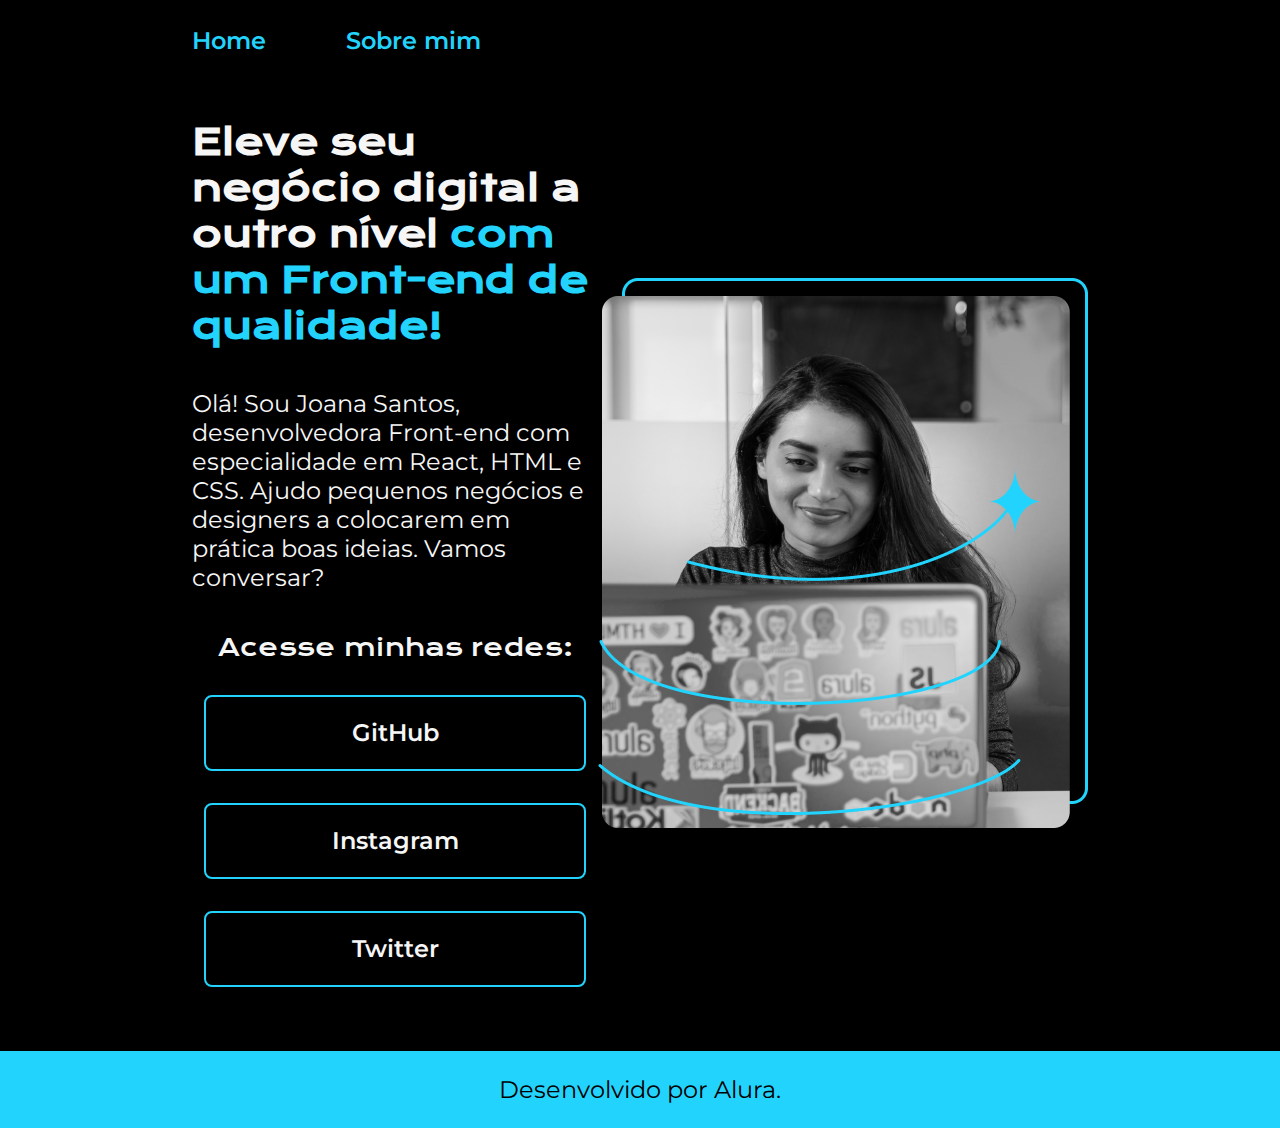
==== index.html @ 9938a3ae "adicoes no projeto" ====
<!DOCTYPE html>
<html lang="pt-br">
<head>
    <meta charset="UTF-8">
    <meta name="viewport" content="width=device-width, initial-scale=1.0">
    <title>Portfolio</title>
    <link rel="stylesheet" href="./styles/style.css" >
</head>
<body>
    <header class="cabecalho" >
      <nav class="cabecalho__menu" >
        <a class="cabecalho__menu__link" href="index.html" >Home</a>
        <a class="cabecalho__menu__link" href="about.html" >Sobre mim</a>
      </nav>
    </header>
    <main class="apresentacao" >
      <section class="apresentacao__conteudo" >
        <h1 class="apresentacao__conteudo__titulo" >Eleve seu negócio digital a outro nível <strong class="titulo-destaque" >com um Front-end de qualidade!</strong></h1>
        <p class="apresentacao__conteudo__texto" >Olá! Sou Joana Santos, desenvolvedora Front-end com especialidade em React, HTML e CSS. Ajudo pequenos negócios e designers a colocarem em prática boas ideias. Vamos conversar?</p>
        <div class="apresentacao__links" >
            <h2 class="apresentacao__links__subtitulo" >Acesse minhas redes:</h2>
            <a class="apresentacao__links__link" href="https://www.github.com">GitHub</a>
            <a class="apresentacao__links__link" href="https://www.instagram.com">Instagram</a>
            <a class="apresentacao__links__link" href="https://www.twitter.com">Twitter</a>
        </div>
      </section>
      <img src="./assets/Imagem.png" alt="Foto da Joana Santos programando" >
    </main>
    <footer class="rodape" >
      <p>Desenvolvido por Alura.</p>
    </footer>
</body>
</html>
---- styles/style.css ----
@import url('https://fonts.googleapis.com/css2?family=Bebas+Neue&family=Krona+One&family=Montserrat:wght@600&display=swap');

:root {
    --cor-primaria: #000;
    --cor-secundaria: #F6F6F6;
    --cor-terciaria: #22D4FD;
    --cor-hover: #272727;

    --fonte-primaria: 'Krona One', sans-serif;
    --fonte-secundaria: 'Montserrat', sans-serif;
}

* {
    margin: 0;
    padding: 0;
}

body {
    box-sizing: border-box;
    background-color: var(--cor-primaria);
    color: var(--cor-secundaria);
}

.cabecalho {
    padding: 2% 0% 0% 15%;
}

.cabecalho__menu {
    display: flex;
    gap: 80px;
}

.cabecalho__menu__link {
    font-family: var(--fonte-secundaria);
    font-size: 24px;
    font-weight: 600;
    color: var(--cor-terciaria);
    text-decoration: none;
}

.apresentacao {
    padding: 5% 15%;
    display: flex;
    align-items: center;
    justify-content: space-between;
}

.apresentacao__conteudo {
    width: 615px;
    display: flex;
    flex-direction: column;
    gap: 40px;
}

.apresentacao__conteudo__titulo {
    font-size: 36px;
    font-family: var(--fonte-primaria);
}

.titulo-destaque {
    color: var(--cor-terciaria);
}

.apresentacao__conteudo__texto {
    font-size: 24px;
    font-family: var(--fonte-secundaria);
}

.apresentacao__links {
    display: flex;
    flex-direction: column;
    justify-content: space-between;
    align-items: center;
    gap: 32px;
}

.apresentacao__links__subtitulo {
    font-family: var(--fonte-primaria);
    font-weight: 400;
    font-size: 24px;
}

.apresentacao__links__link {
    /* posicionamento dos ícones */
    display: flex;
    justify-content: center;
    gap: 16px;

    border: 2px solid var(--cor-terciaria);
    width: 378px;
    text-align: center;
    border-radius: 8px;
    font-size: 24px;
    font-weight: 600;
    padding: 21.5px 0;
    text-decoration: none;
    color: var(--cor-secundaria);
    font-family: var(--fonte-secundaria);
}

.apresentacao__links__link:hover {
    background-color: var(--cor-hover);
}

.rodape {
    padding: 24px;
    color: var(--cor-primaria);
    background-color: var(--cor-terciaria);
    text-align: center;
    font-family: var(--fonte-secundaria);
    font-size: 24px;
    font-weight: 400;
}
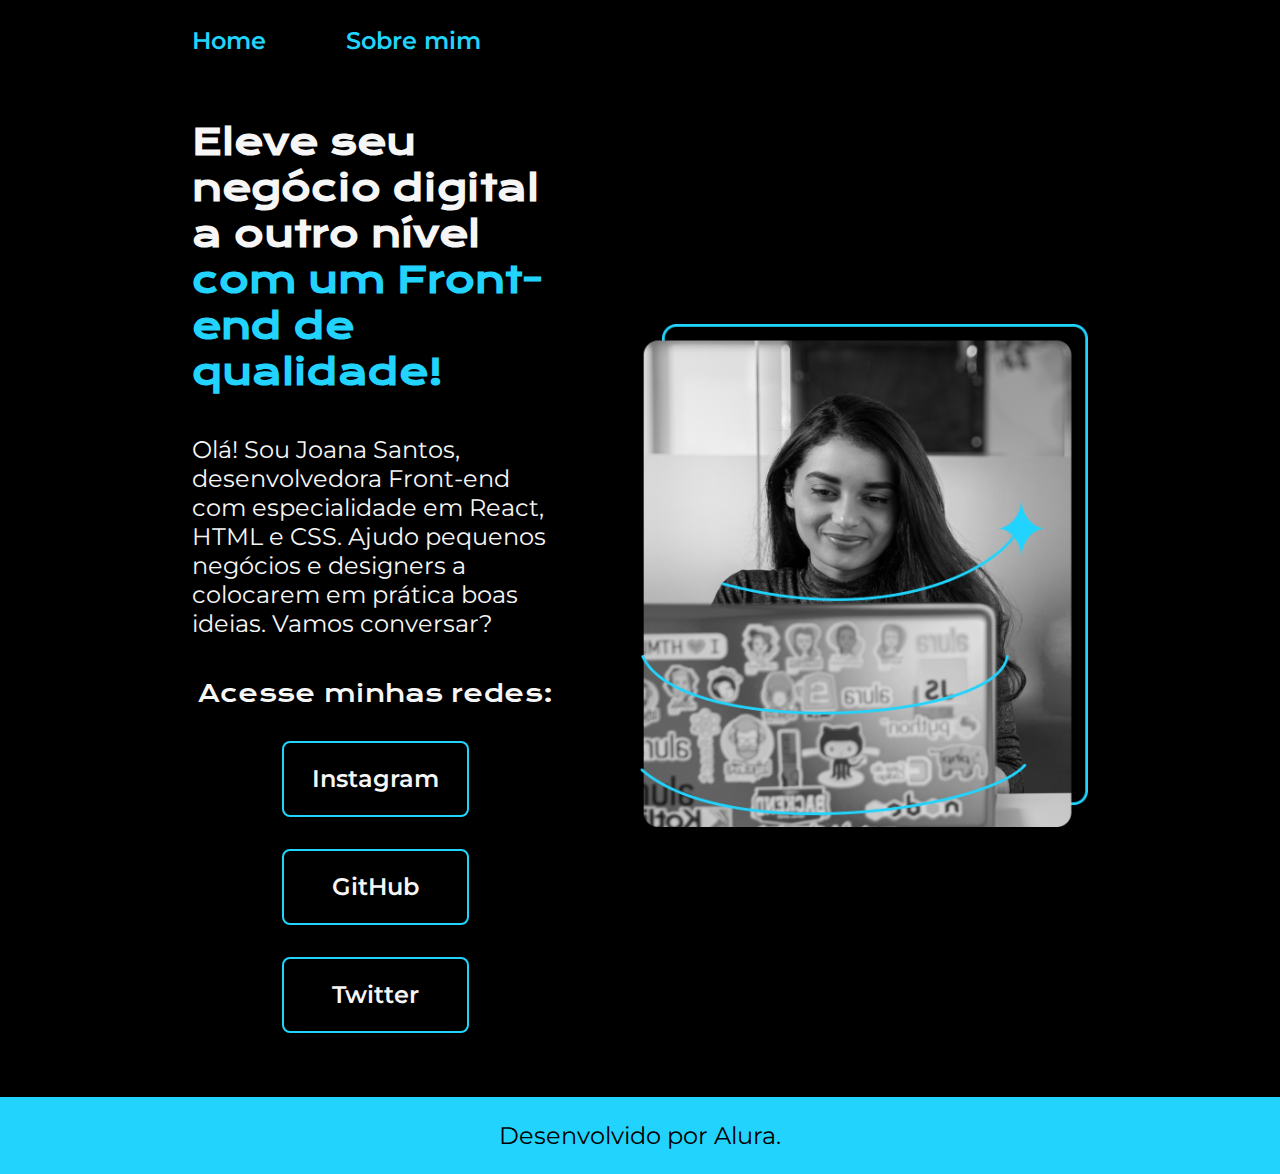
==== commit 0c15c4c7: "responsividade" ====
--- a/index.html
+++ b/index.html
@@ -19,12 +19,12 @@
         <p class="apresentacao__conteudo__texto" >Olá! Sou Joana Santos, desenvolvedora Front-end com especialidade em React, HTML e CSS. Ajudo pequenos negócios e designers a colocarem em prática boas ideias. Vamos conversar?</p>
         <div class="apresentacao__links" >
             <h2 class="apresentacao__links__subtitulo" >Acesse minhas redes:</h2>
-            <a class="apresentacao__links__link" href="https://www.github.com">GitHub</a>
-            <a class="apresentacao__links__link" href="https://www.instagram.com">Instagram</a>
-            <a class="apresentacao__links__link" href="https://www.twitter.com">Twitter</a>
+            <a class="apresentacao__links__navegacao" href="https://www.instagram.com">Instagram</a>
+            <a class="apresentacao__links__navegacao" href="https://www.github.com">GitHub</a>
+            <a class="apresentacao__links__navegacao" href="https://www.twitter.com">Twitter</a>
         </div>
       </section>
-      <img src="./assets/Imagem.png" alt="Foto da Joana Santos programando" >
+      <img class="apresentacao__imagem" src="./assets/Imagem.png" alt="Foto da Joana Santos programando" >
     </main>
     <footer class="rodape" >
       <p>Desenvolvido por Alura.</p>
--- a/styles/style.css
+++ b/styles/style.css
@@ -32,7 +32,7 @@
 
 .cabecalho__menu__link {
     font-family: var(--fonte-secundaria);
-    font-size: 24px;
+    font-size: 1.5rem;
     font-weight: 600;
     color: var(--cor-terciaria);
     text-decoration: none;
@@ -43,17 +43,18 @@
     display: flex;
     align-items: center;
     justify-content: space-between;
+    gap: 82px;
 }
 
 .apresentacao__conteudo {
-    width: 615px;
+    width: 50%;
     display: flex;
     flex-direction: column;
     gap: 40px;
 }
 
 .apresentacao__conteudo__titulo {
-    font-size: 36px;
+    font-size: 2.25rem;
     font-family: var(--fonte-primaria);
 }
 
@@ -62,7 +63,7 @@
 }
 
 .apresentacao__conteudo__texto {
-    font-size: 24px;
+    font-size: 1.5rem;
     font-family: var(--fonte-secundaria);
 }
 
@@ -77,20 +78,20 @@
 .apresentacao__links__subtitulo {
     font-family: var(--fonte-primaria);
     font-weight: 400;
-    font-size: 24px;
+    font-size: 1.5rem;
 }
 
-.apresentacao__links__link {
+.apresentacao__links__navegacao {
     /* posicionamento dos ícones */
     display: flex;
     justify-content: center;
     gap: 16px;
 
     border: 2px solid var(--cor-terciaria);
-    width: 378px;
+    width: 50%;
     text-align: center;
     border-radius: 8px;
-    font-size: 24px;
+    font-size: 1.5rem;
     font-weight: 600;
     padding: 21.5px 0;
     text-decoration: none;
@@ -98,8 +99,12 @@
     font-family: var(--fonte-secundaria);
 }
 
-.apresentacao__links__link:hover {
+.apresentacao__links__navegacao:hover {
     background-color: var(--cor-hover);
+}
+
+.apresentacao__imagem {
+    width: 50%;
 }
 
 .rodape {
@@ -108,6 +113,24 @@
     background-color: var(--cor-terciaria);
     text-align: center;
     font-family: var(--fonte-secundaria);
-    font-size: 24px;
+    font-size: 1.5rem;
     font-weight: 400;
+}
+
+@media (max-width: 1200px) {
+    .cabecalho {
+        padding: 10%;
+    }
+
+    .cabecalho__menu {
+        justify-content: center;
+    }
+
+    .apresentacao {
+        flex-direction: column-reverse;
+        padding: 5%;
+    }
+    .apresentacao__conteudo {
+        width: auto;
+    }
 }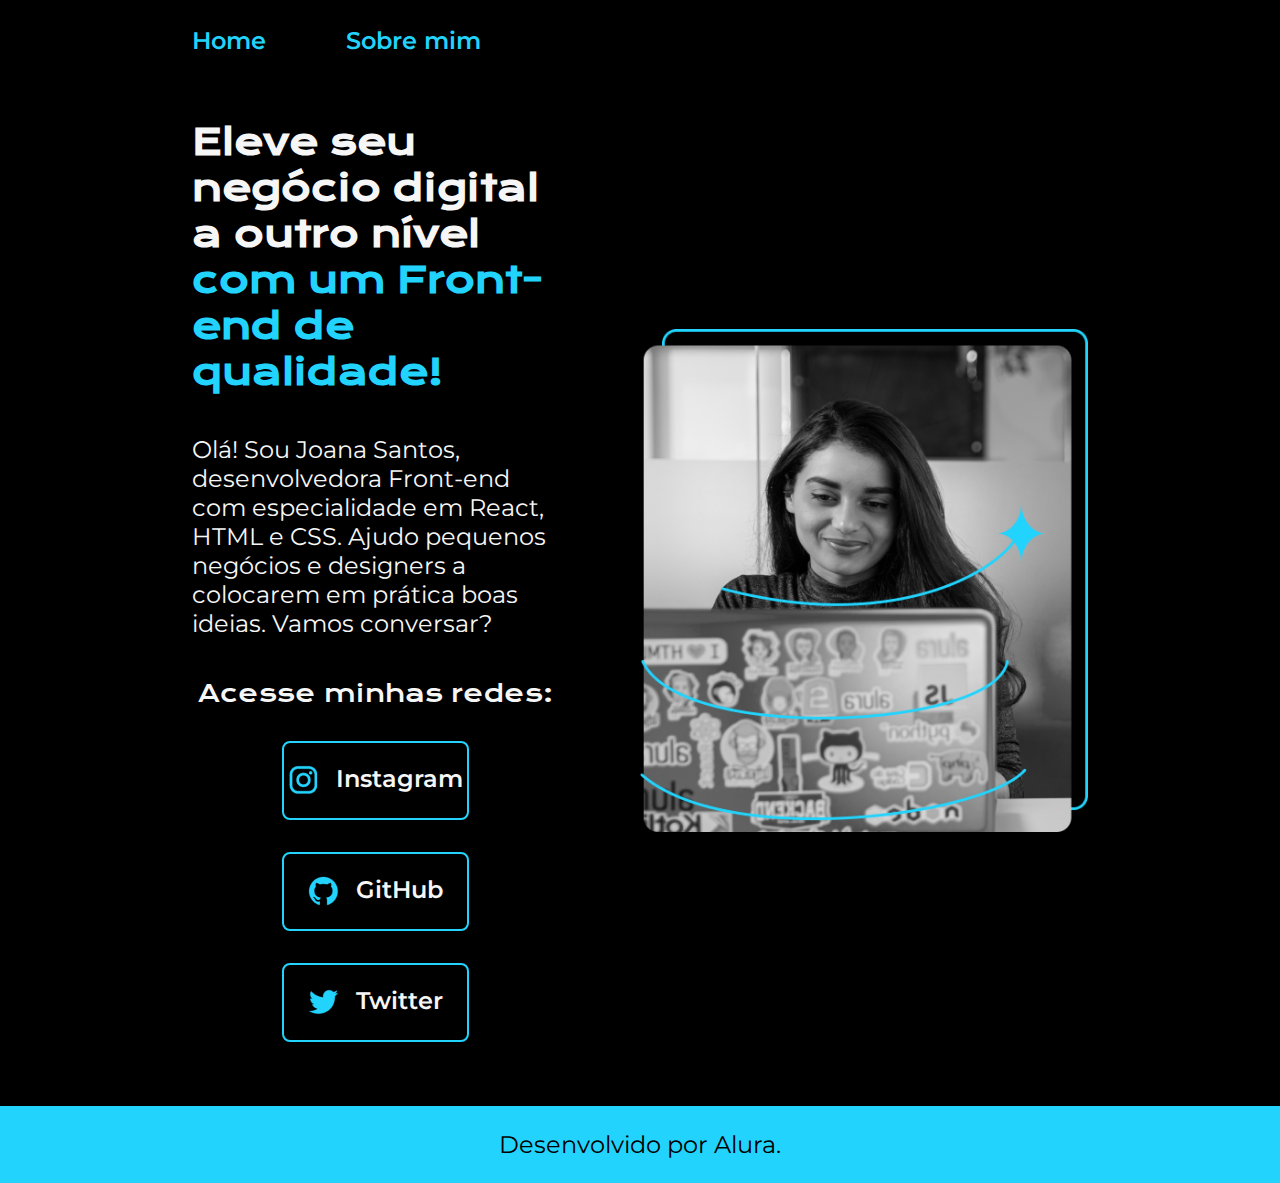
==== commit 3ff6810d: "ícones" ====
--- a/index.html
+++ b/index.html
@@ -19,9 +19,15 @@
         <p class="apresentacao__conteudo__texto" >Olá! Sou Joana Santos, desenvolvedora Front-end com especialidade em React, HTML e CSS. Ajudo pequenos negócios e designers a colocarem em prática boas ideias. Vamos conversar?</p>
         <div class="apresentacao__links" >
             <h2 class="apresentacao__links__subtitulo" >Acesse minhas redes:</h2>
-            <a class="apresentacao__links__navegacao" href="https://www.instagram.com">Instagram</a>
-            <a class="apresentacao__links__navegacao" href="https://www.github.com">GitHub</a>
-            <a class="apresentacao__links__navegacao" href="https://www.twitter.com">Twitter</a>
+            <a class="apresentacao__links__navegacao" href="https://www.instagram.com">
+              <img src="./assets/instagram.png">
+              Instagram</a>
+            <a class="apresentacao__links__navegacao" href="https://www.github.com">
+              <img src="./assets/github.png">
+              GitHub</a>
+            <a class="apresentacao__links__navegacao" href="https://www.twitter.com">
+              <img src="./assets/twitter.png">
+              Twitter</a>
         </div>
       </section>
       <img class="apresentacao__imagem" src="./assets/Imagem.png" alt="Foto da Joana Santos programando" >
--- a/styles/style.css
+++ b/styles/style.css
@@ -116,21 +116,3 @@
     font-size: 1.5rem;
     font-weight: 400;
 }
-
-@media (max-width: 1200px) {
-    .cabecalho {
-        padding: 10%;
-    }
-
-    .cabecalho__menu {
-        justify-content: center;
-    }
-
-    .apresentacao {
-        flex-direction: column-reverse;
-        padding: 5%;
-    }
-    .apresentacao__conteudo {
-        width: auto;
-    }
-}